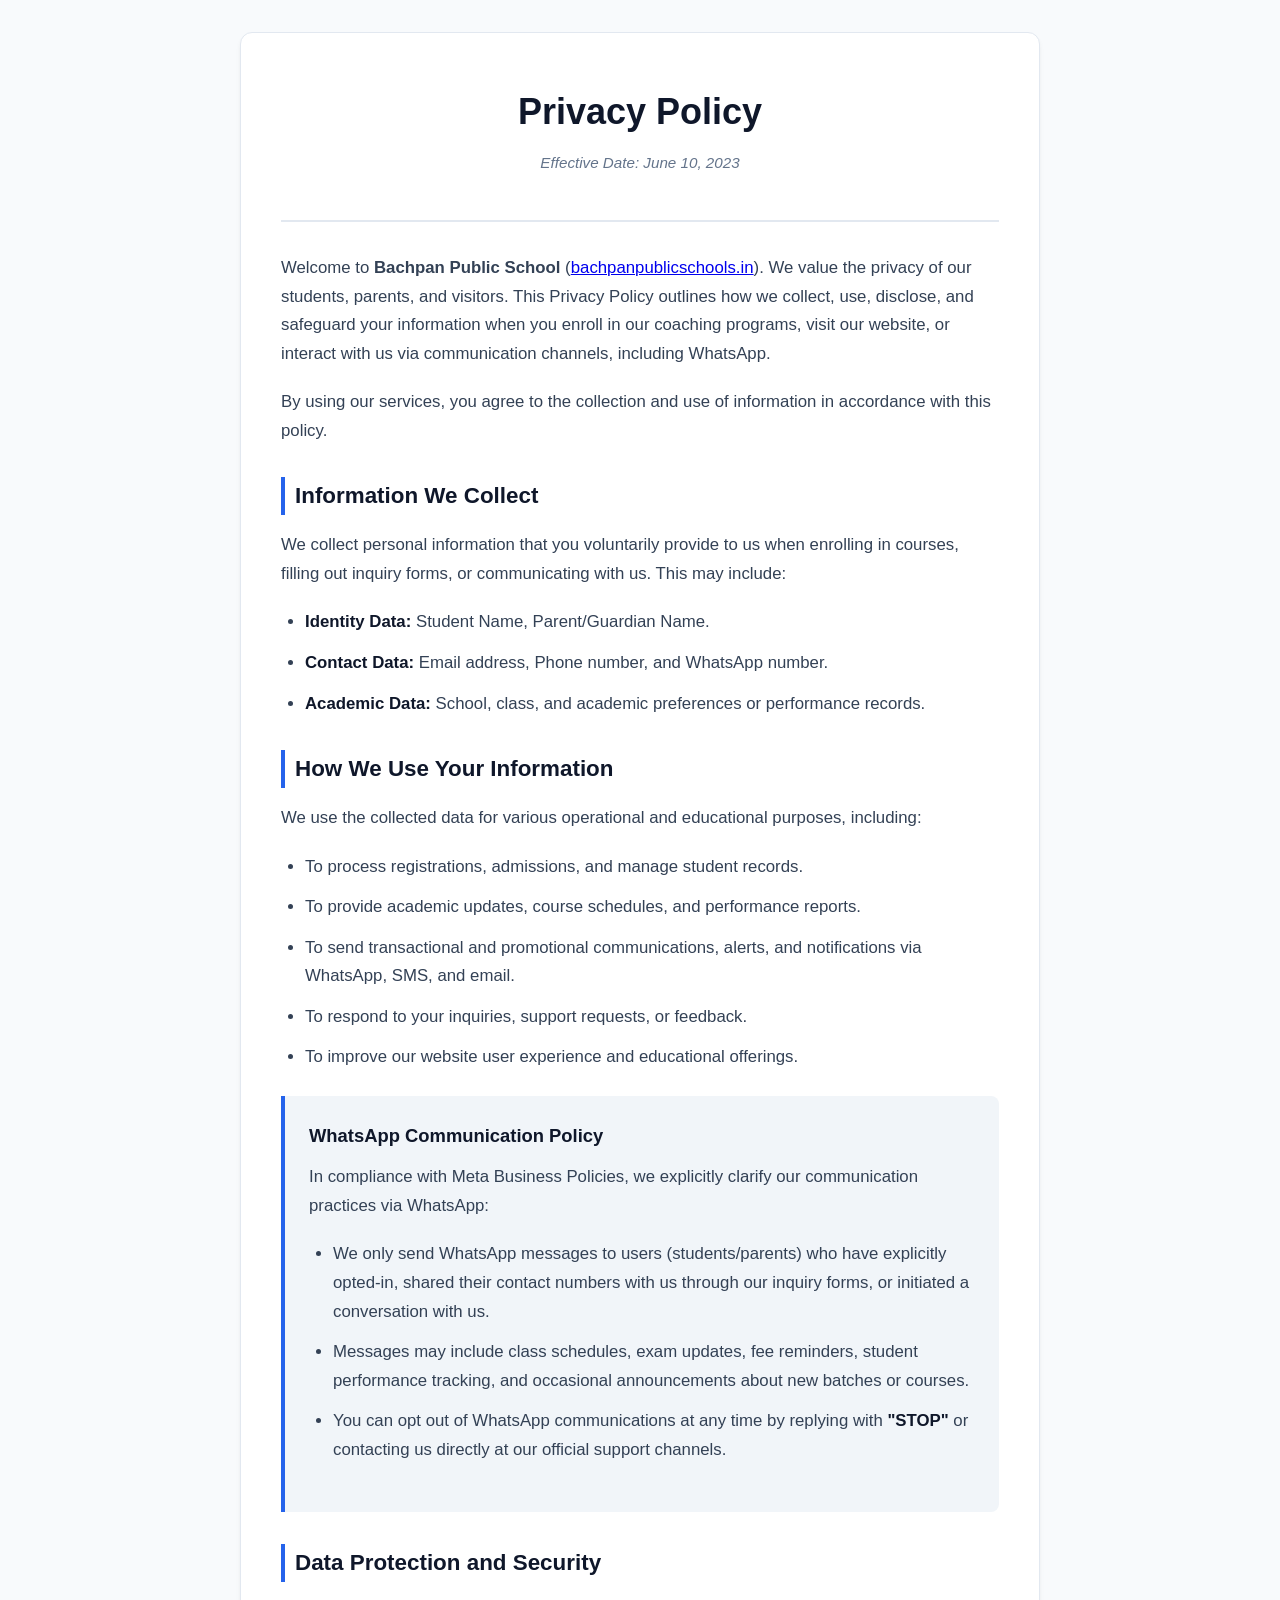
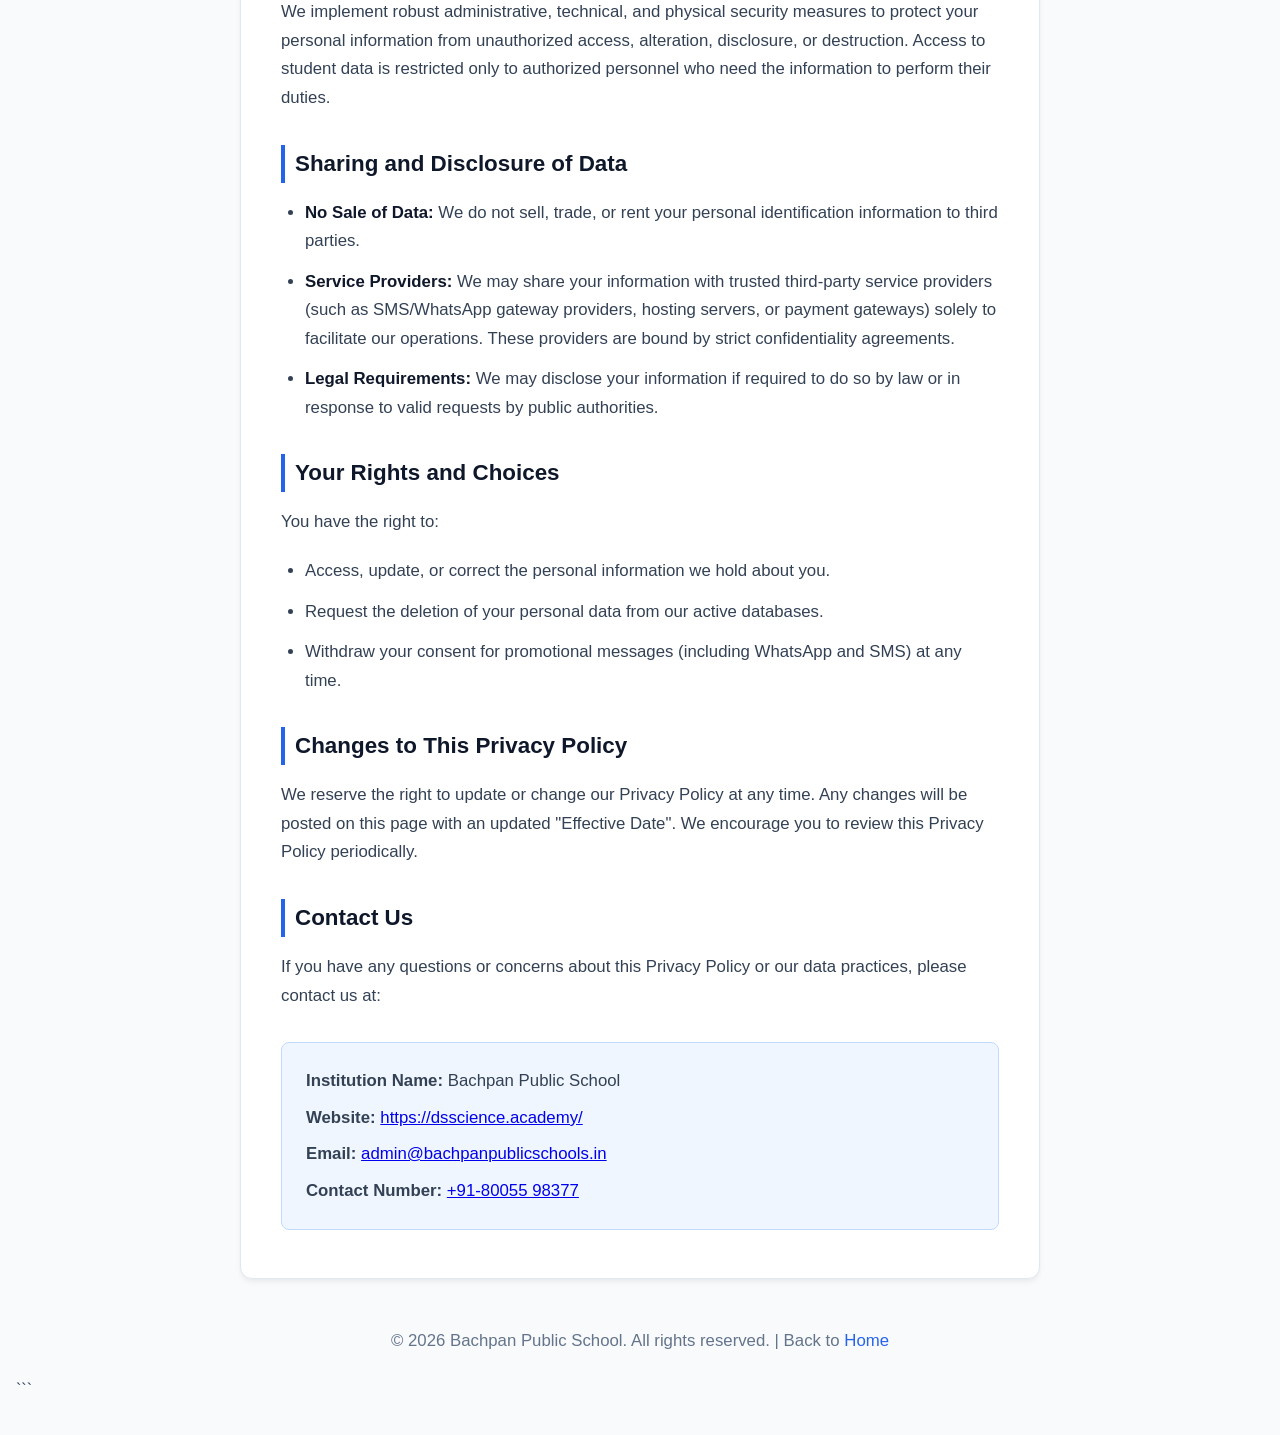
==== privacy.html @ 47358fb3 "Create privacy.html" ====
<!DOCTYPE html>
<html lang="en">
<head>
    <meta charset="UTF-8">
    <meta name="viewport" content="width=device-width, initial-scale=1.0">
    <title>Privacy Policy - DS Science Academy</title>
    <style>
        :root {
            --primary-color: #0f172a; /* Deep Navy */
            --secondary-color: #2563eb; /* Professional Blue */
            --text-color: #334155; /* Charcoal for readability */
            --bg-color: #f8fafc; /* Soft off-white */
            --card-bg: #ffffff;
            --border-color: #e2e8f0;
        }

        * {
            box-sizing: border-box;
            margin: 0;
            padding: 0;
        }

        body {
            font-family: -apple-system, BlinkMacSystemFont, "Segoe UI", Roboto, Helvetica, Arial, sans-serif;
            line-height: 1.7;
            color: var(--text-color);
            background-color: var(--bg-color);
            padding: 2rem 1rem;
        }

        .container {
            max-width: 800px;
            margin: 0 auto;
            background: var(--card-bg);
            padding: 3rem 2.5rem;
            border-radius: 12px;
            box-shadow: 0 4px 6px -1px rgba(0, 0, 0, 0.05), 0 2px 4px -1px rgba(0, 0, 0, 0.03);
            border: 1px solid var(--border-color);
        }

        header {
            border-bottom: 2px solid var(--border-color);
            padding-bottom: 1.5rem;
            margin-bottom: 2rem;
            text-align: center;
        }

        h1 {
            color: var(--primary-color);
            font-size: 2.25rem;
            margin-bottom: 0.5rem;
            font-weight: 800;
        }

        .effective-date {
            font-size: 0.95rem;
            color: #64748b;
            font-style: italic;
        }

        h2 {
            color: var(--primary-color);
            font-size: 1.4rem;
            margin-top: 2rem;
            margin-bottom: 1rem;
            border-left: 4px solid var(--secondary-color);
            padding-left: 10px;
        }

        p {
            margin-bottom: 1.25rem;
            font-size: 1.05rem;
        }

        ul {
            margin-bottom: 1.5rem;
            padding-left: 1.5rem;
        }

        li {
            margin-bottom: 0.75rem;
            font-size: 1.05rem;
        }

        li strong {
            color: #0f172a;
        }

        .highlight-box {
            background-color: #f1f5f9;
            border-left: 4px solid var(--secondary-color);
            padding: 1.5rem;
            border-radius: 0 8px 8px 0;
            margin: 1.5rem 0;
        }

        .highlight-box h3 {
            color: var(--primary-color);
            margin-bottom: 0.75rem;
            font-size: 1.15rem;
        }

        .contact-info {
            background-color: #eff6ff;
            border: 1px solid #bfdbfe;
            border-radius: 8px;
            padding: 1.5rem;
            margin-top: 2rem;
        }

        .contact-info p {
            margin-bottom: 0.5rem;
        }

        .contact-info p:last-child {
            margin-bottom: 0;
        }

        footer {
            text-align: center;
            margin-top: 3rem;
            font-size: 0.9rem;
            color: #64748b;
        }

        footer a {
            color: var(--secondary-color);
            text-decoration: none;
        }

        footer a:hover {
            text-decoration: underline;
        }

        @media (max-width: 640px) {
            body {
                padding: 1rem 0.5rem;
            }
            .container {
                padding: 1.5rem;
                border-radius: 8px;
            }
            h1 {
                font-size: 1.75rem;
            }
            h2 {
                font-size: 1.25rem;
            }
        }
    </style>
</head>
<body>

    <div class="container">
        <header>
            <h1>Privacy Policy</h1>
            <p class="effective-date">Effective Date: June 10, 2023</p>
        </header>

        <main>
            <p>Welcome to <strong>Bachpan Public School</strong> (<a href="bachpanpublicschools.in" target="_blank">bachpanpublicschools.in</a>). We value the privacy of our students, parents, and visitors. This Privacy Policy outlines how we collect, use, disclose, and safeguard your information when you enroll in our coaching programs, visit our website, or interact with us via communication channels, including WhatsApp.</p>
            
            <p>By using our services, you agree to the collection and use of information in accordance with this policy.</p>

            <h2>Information We Collect</h2>
            <p>We collect personal information that you voluntarily provide to us when enrolling in courses, filling out inquiry forms, or communicating with us. This may include:</p>
            <ul>
                <li><strong>Identity Data:</strong> Student Name, Parent/Guardian Name.</li>
                <li><strong>Contact Data:</strong> Email address, Phone number, and WhatsApp number.</li>
                <li><strong>Academic Data:</strong> School, class, and academic preferences or performance records.</li>
            </ul>

            <h2>How We Use Your Information</h2>
            <p>We use the collected data for various operational and educational purposes, including:</p>
            <ul>
                <li>To process registrations, admissions, and manage student records.</li>
                <li>To provide academic updates, course schedules, and performance reports.</li>
                <li>To send transactional and promotional communications, alerts, and notifications via WhatsApp, SMS, and email.</li>
                <li>To respond to your inquiries, support requests, or feedback.</li>
                <li>To improve our website user experience and educational offerings.</li>
            </ul>

            <div class="highlight-box">
                <h3>WhatsApp Communication Policy</h3>
                <p>In compliance with Meta Business Policies, we explicitly clarify our communication practices via WhatsApp:</p>
                <ul>
                    <li>We only send WhatsApp messages to users (students/parents) who have explicitly opted-in, shared their contact numbers with us through our inquiry forms, or initiated a conversation with us.</li>
                    <li>Messages may include class schedules, exam updates, fee reminders, student performance tracking, and occasional announcements about new batches or courses.</li>
                    <li>You can opt out of WhatsApp communications at any time by replying with <strong>"STOP"</strong> or contacting us directly at our official support channels.</li>
                </ul>
            </div>

            <h2>Data Protection and Security</h2>
            <p>We implement robust administrative, technical, and physical security measures to protect your personal information from unauthorized access, alteration, disclosure, or destruction. Access to student data is restricted only to authorized personnel who need the information to perform their duties.</p>

            <h2>Sharing and Disclosure of Data</h2>
            <ul>
                <li><strong>No Sale of Data:</strong> We do not sell, trade, or rent your personal identification information to third parties.</li>
                <li><strong>Service Providers:</strong> We may share your information with trusted third-party service providers (such as SMS/WhatsApp gateway providers, hosting servers, or payment gateways) solely to facilitate our operations. These providers are bound by strict confidentiality agreements.</li>
                <li><strong>Legal Requirements:</strong> We may disclose your information if required to do so by law or in response to valid requests by public authorities.</li>
            </ul>

            <h2>Your Rights and Choices</h2>
            <p>You have the right to:</p>
            <ul>
                <li>Access, update, or correct the personal information we hold about you.</li>
                <li>Request the deletion of your personal data from our active databases.</li>
                <li>Withdraw your consent for promotional messages (including WhatsApp and SMS) at any time.</li>
            </ul>

            <h2>Changes to This Privacy Policy</h2>
            <p>We reserve the right to update or change our Privacy Policy at any time. Any changes will be posted on this page with an updated "Effective Date". We encourage you to review this Privacy Policy periodically.</p>

            <h2>Contact Us</h2>
            <p>If you have any questions or concerns about this Privacy Policy or our data practices, please contact us at:</p>
            
            <div class="contact-info">
                <p><strong>Institution Name:</strong> Bachpan Public School</p>
                <p><strong>Website:</strong> <a href="bachpanpublicschools.in" target="_blank">https://dsscience.academy/</a></p>
                <p><strong>Email:</strong> <a href="mailto:admin@bachpanpublicschools.in">admin@bachpanpublicschools.in</a></p>
                <p><strong>Contact Number:</strong> <a href="tel:+918005598377">+91-80055 98377</a></p>
            </div>
        </main>
    </div>

    <footer>
        <p>&copy; 2026 Bachpan Public School. All rights reserved. | Back to <a href="bachpanpublicschools.in">Home</a></p>
    </footer>

</body>
</html>

```
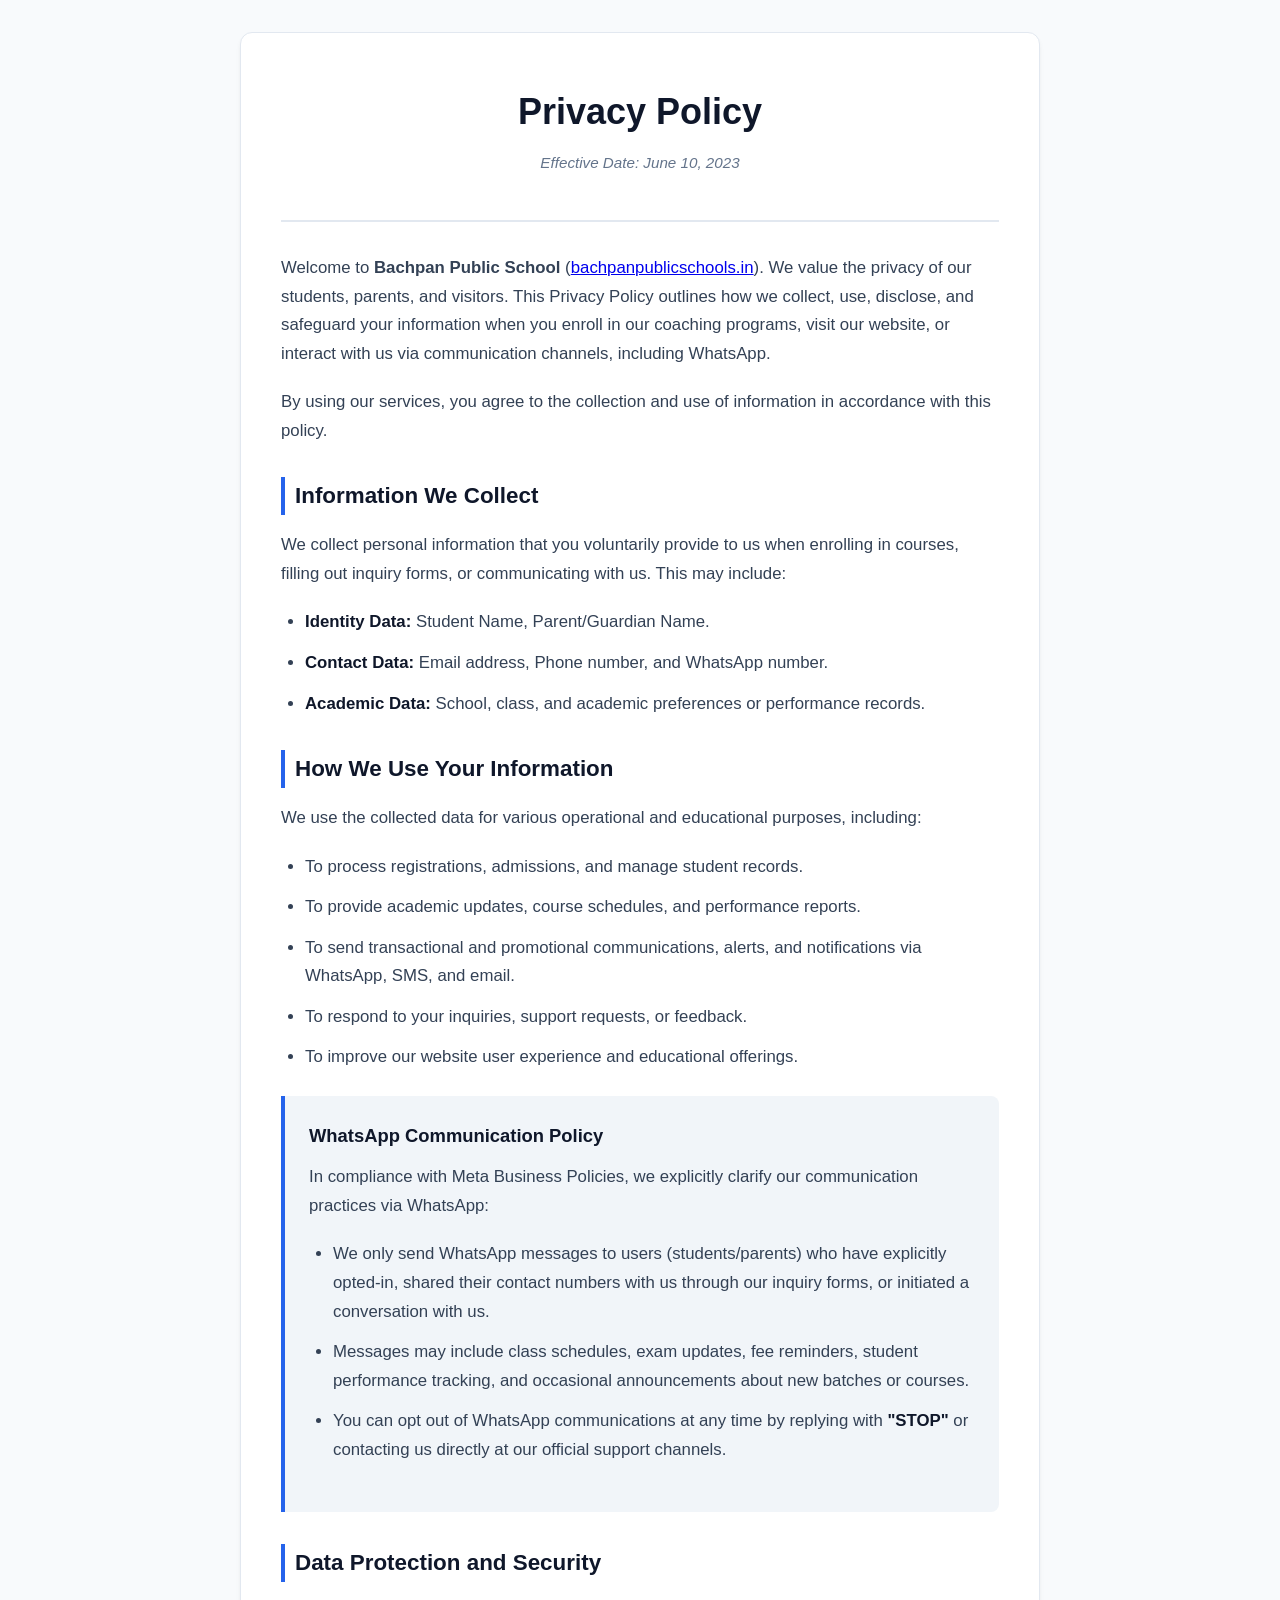
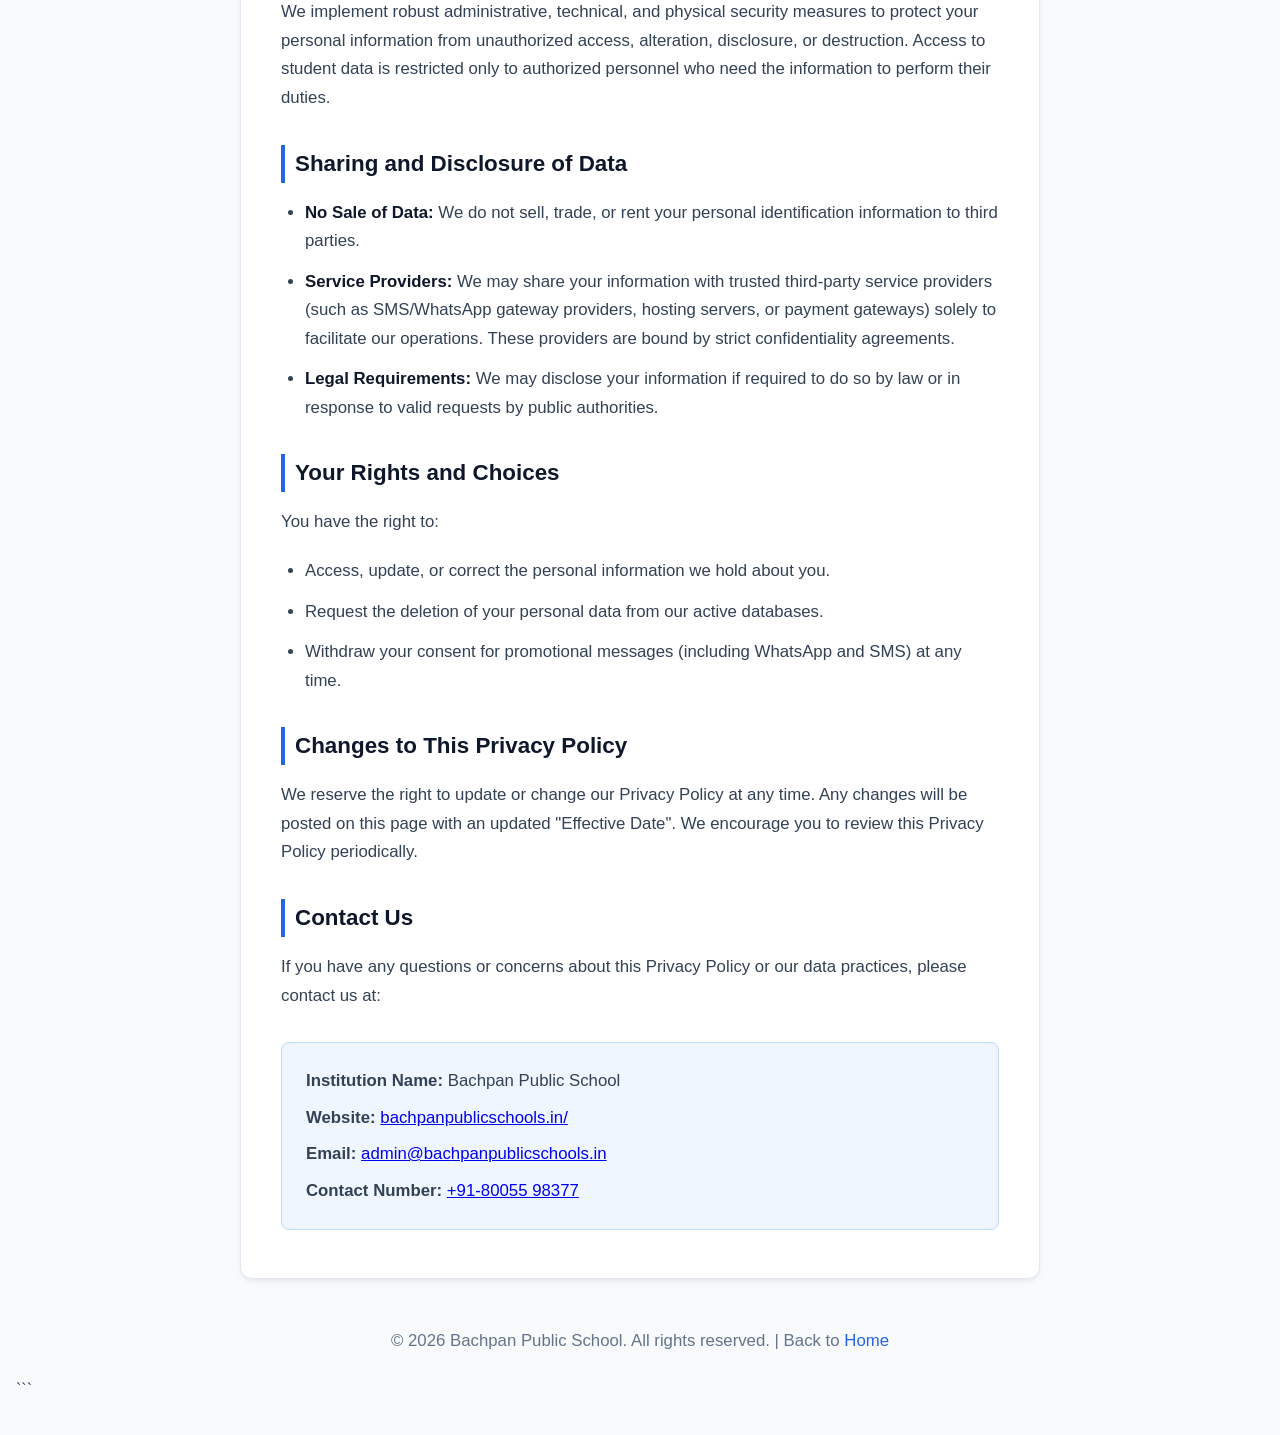
==== commit 58f3117e: "Update privacy.html" ====
--- a/privacy.html
+++ b/privacy.html
@@ -216,7 +216,7 @@
             
             <div class="contact-info">
                 <p><strong>Institution Name:</strong> Bachpan Public School</p>
-                <p><strong>Website:</strong> <a href="bachpanpublicschools.in" target="_blank">https://dsscience.academy/</a></p>
+                <p><strong>Website:</strong> <a href="bachpanpublicschools.in" target="_blank">bachpanpublicschools.in/</a></p>
                 <p><strong>Email:</strong> <a href="mailto:admin@bachpanpublicschools.in">admin@bachpanpublicschools.in</a></p>
                 <p><strong>Contact Number:</strong> <a href="tel:+918005598377">+91-80055 98377</a></p>
             </div>
